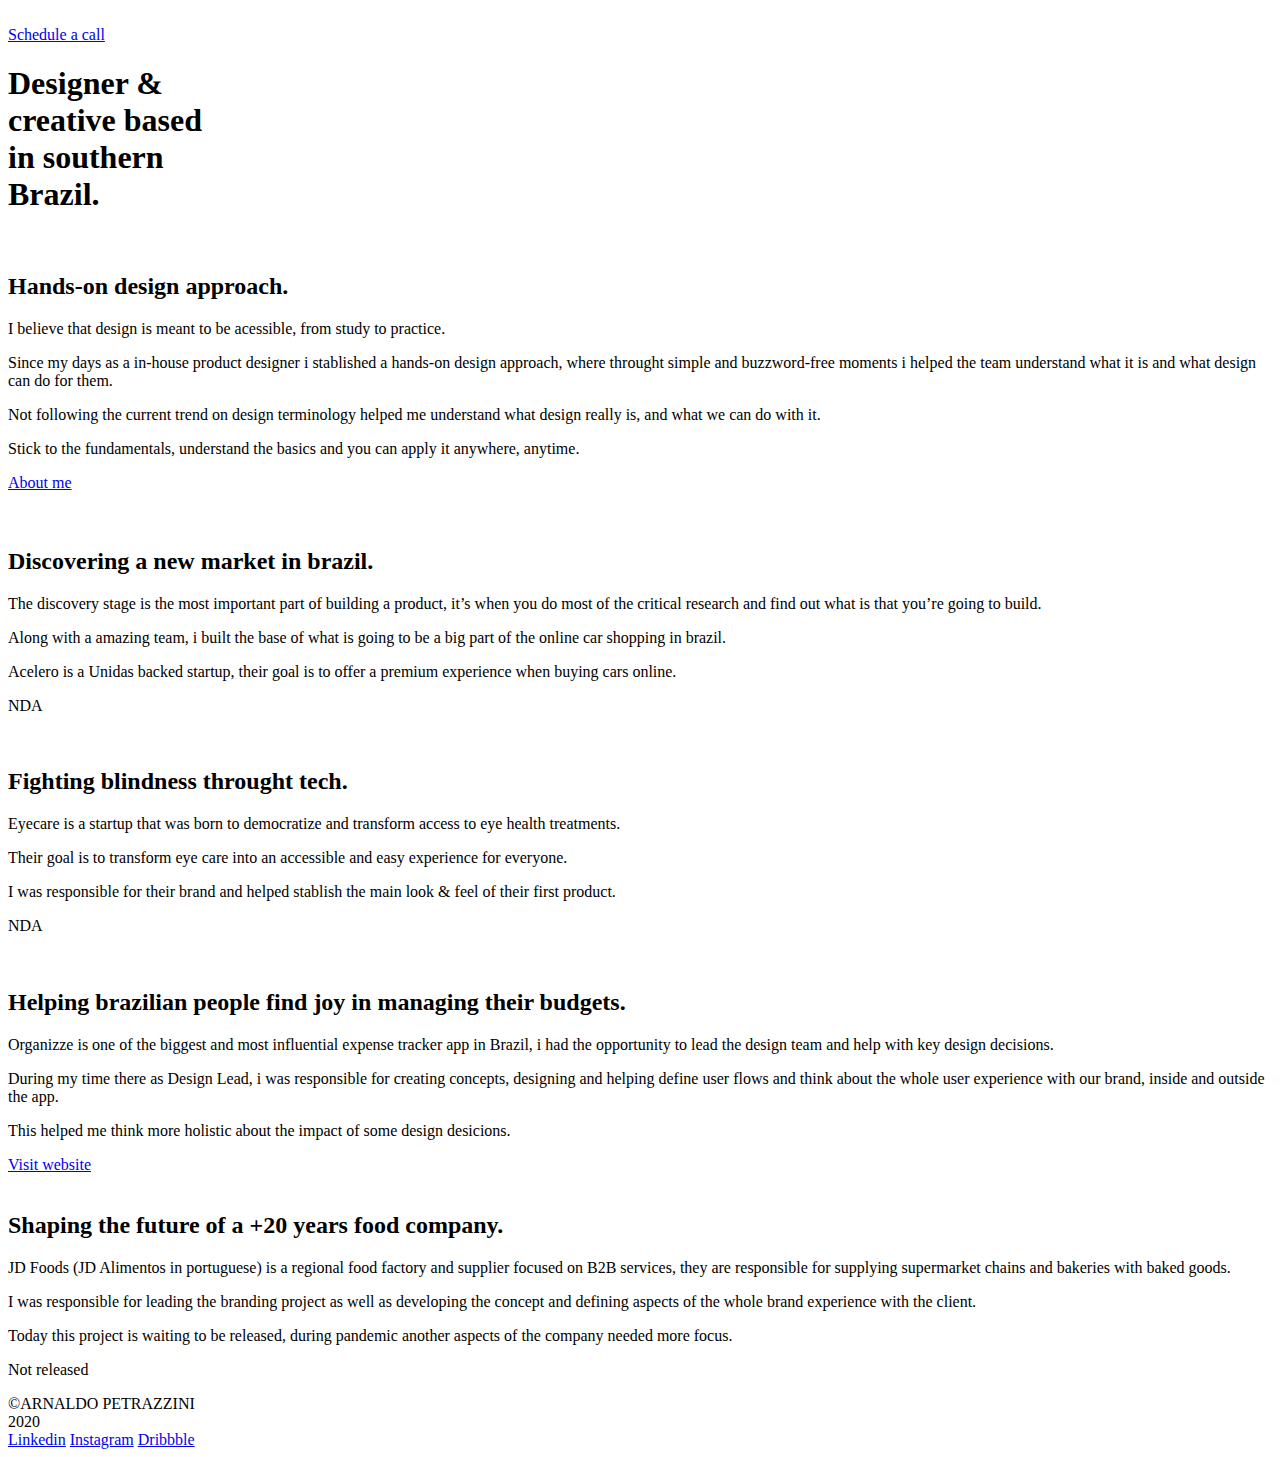
==== new/index.html @ 2b7edcdb "Update index.html" ====
<!DOCTYPE html>
<html lang="en">
  <head>
    <meta charset="UTF-8" />
    <meta name="viewport" content="width=device-width, initial-scale=1.0" />
    <title>Petrazzini - Designer & creative based in southern Brazil.</title>
    <link rel="stylesheet" href="css/main.css" />
    <link rel="stylesheet" href="https://use.typekit.net/epi2qos.css" />
  </head>
  <body>
    <section class="navbar">
      <div class="div">
        <img src="assets/icon/icon.svg" alt="" />
      </div>
      <div class="button">
        <a href="https://calendly.com/petrazzini/meeting" class="button-outline">Schedule a call</a>
      </div>
    </section>
    <section class="header">
      <div class="title">
      <h1>
        Designer & <br />
        creative based <br />
        in southern <br />
        Brazil.
      </h1>
    </div>
    </section>
    <section class="section">
      <img src="assets/img/hero-hands.png" alt="" />
      <div class="content">
        <div class="information">
        <h2>
          Hands-on design approach.
        </h2>
        <p>
          I believe that design is meant to be acessible, from study to practice.</p> 
          <p>Since my days as a in-house product designer i stablished a hands-on design approach, where throught simple and buzzword-free moments i helped the team understand what it is and what design can do for them.
        </p>
        <p>Not following the current trend on design terminology helped me understand what design really is, and what we can do with it.
        </p> 
        <p>Stick to the fundamentals, understand the basics and you can apply it anywhere, anytime.</p>
        </p>
        <a href="about.html" class="link">About me</a>
      </div>
      </div>
      <div class="boot">
        <img src="assets/img/hero-hands-boot.png" alt="">
      </div>
    </section>
    <section class="section">
      <img src="assets/img/hero-acelero.png" alt="" />
      <div class="content">
        <div class="information">
        <h2>
          Discovering a new market in brazil.
        </h2>
        <p>
          The discovery stage is the most important part of building a product, it’s when you do most of the critical research and find out what is that you’re going to build.</p> 
          <p>Along with a amazing team, i built the base of what is going to be a big part of the online car shopping in brazil. 
        </p>
        <p>Acelero is a Unidas backed startup, their goal is to offer a premium experience when buying cars online.
        </p> 
      </div>
        <div class="status">
          <p>NDA</p>
        </div>
    </section>
    <section class="section">
      <img src="assets/img/hero-eyecare.png" alt="" />
      <div class="content">
        <div class="information">
        <h2>
          Fighting blindness throught tech.
        </h2>
        <p>
          Eyecare is a startup that was born to democratize and transform access to eye health treatments.
        </p> 
          <p>
            Their goal is to transform eye care into an accessible and easy experience for everyone.

        </p>
        <p>I was responsible for their brand and helped stablish the main look & feel of their first product.
        </p> 
      </div>
      <div class="status">
        <p>NDA</p>
      </div>
      </div>
    </section>
    <section class="section">
      <img src="assets/img/hero-organizze.png" alt="" />
      <div class="content">
        <div class="information">
        <h2>
         Helping brazilian people find joy in managing their budgets.
        </h2>
        <p>
          Organizze is one of the biggest and most influential expense tracker app in Brazil, i had the opportunity to lead the design team and help with key design decisions.
        </p> 
        <p>During my time there as Design Lead, i was responsible for creating concepts, designing and helping define user flows and think about the whole user experience with our brand, inside and outside the app.</p>
        <p>This helped me think more holistic about the impact of some design desicions.</p>
      </div>
      <div class="status">
        <a href="#" class="button-outline">Visit website</a>
      </div>
      </div>
    </section>
    <section class="section">
      <img src="assets/img/hero-jd.png" alt="" />
      <div class="content">
        <div class="information">
        <h2>
         Shaping the future of a +20 years food company.
        </h2>
        <p>
          JD Foods (JD Alimentos in portuguese) is a regional food factory and supplier focused on B2B services, they are responsible for supplying supermarket chains and bakeries with baked goods.
        </p> 
        <p>I was responsible for leading the branding project as well as developing the concept and defining aspects of the whole brand experience with the client.
        </p>
        <p>Today this project is waiting to be released, during pandemic another aspects of the company needed more focus.</p>
      </div>
      <div class="status">
        <p>Not released</p>
      </div>
      </div>
    </section>
    <section class="footer">
      <div class="cc">
       ©ARNALDO PETRAZZINI
      </div>
     2020
      <div class="social">
        <a href="https://www.linkedin.com/in/petrazzini/" class="">Linkedin</a>
        <a href="https://www.instagram.com/petrazzini/" class="">Instagram</a>
        <a href="https://www.dribbble.com/petrazzini/" class="">Dribbble</a>

      </div>
    </section>
  </body>
</html>
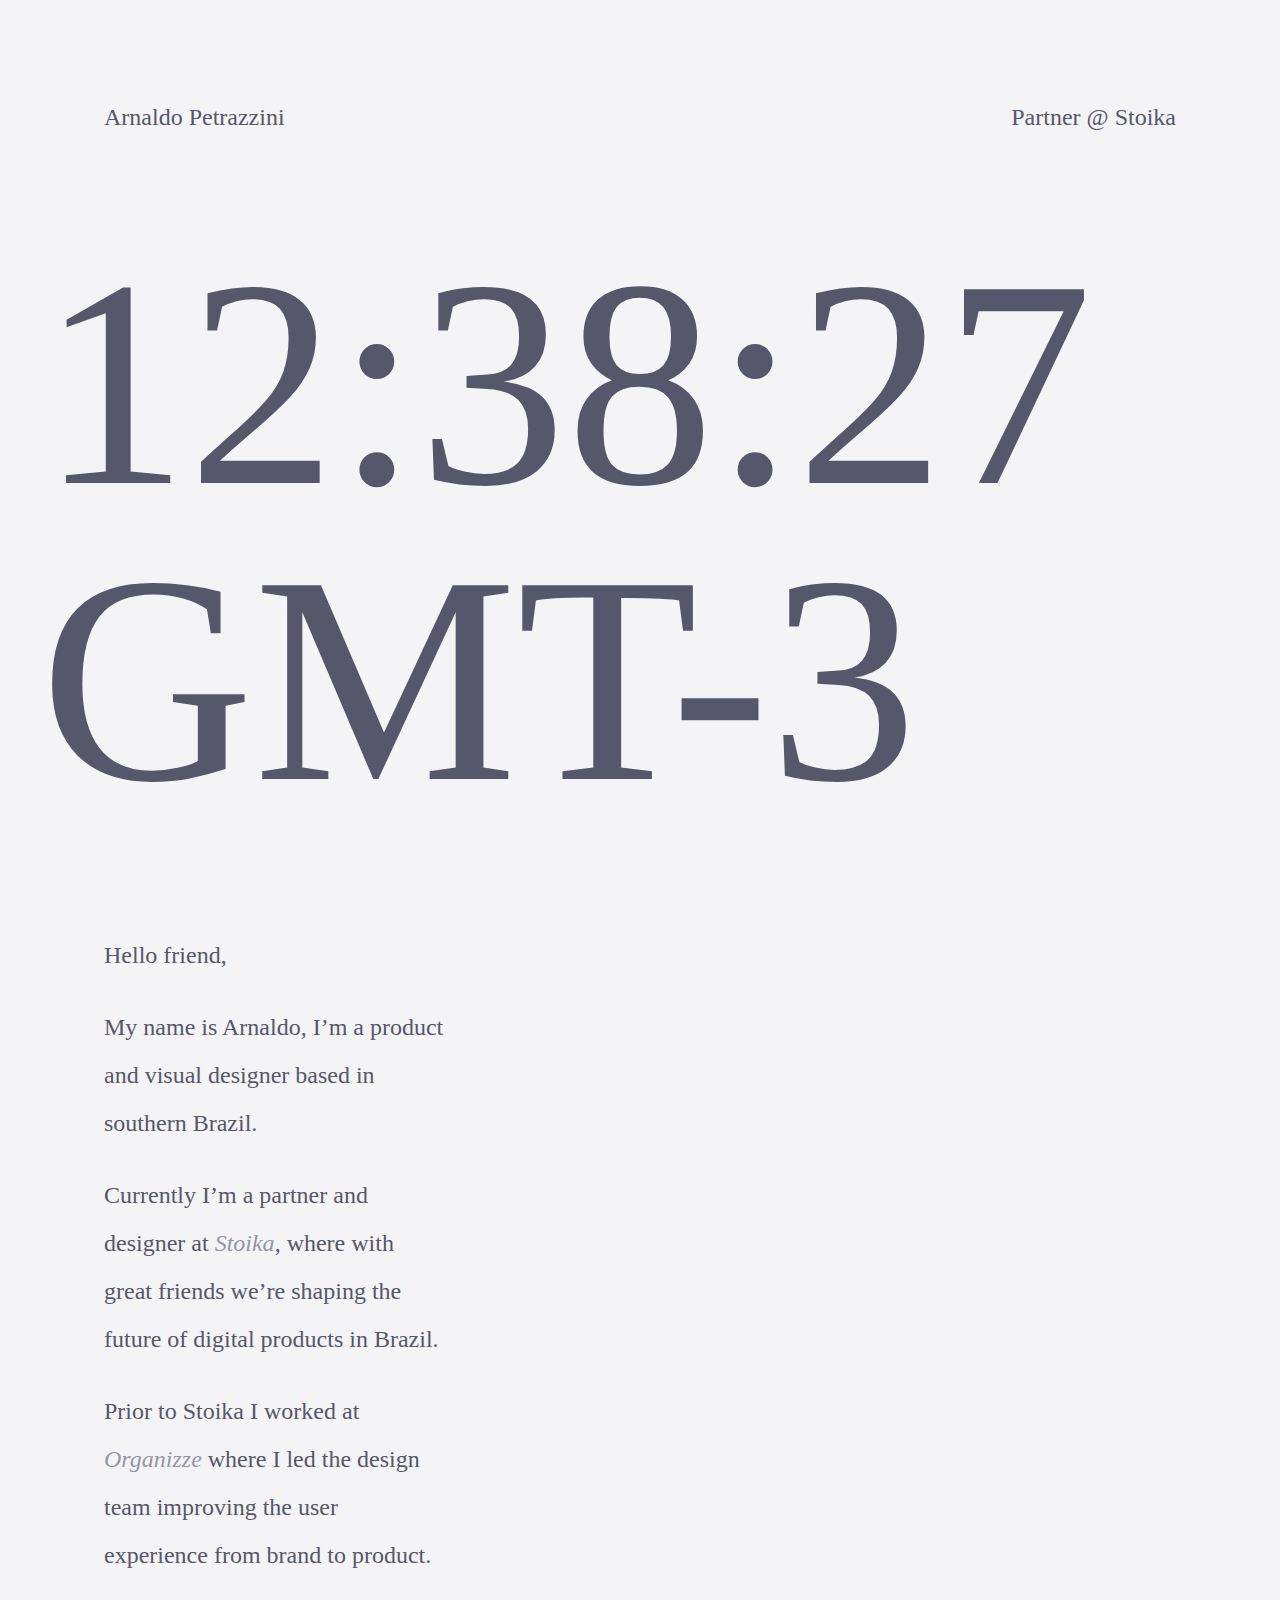
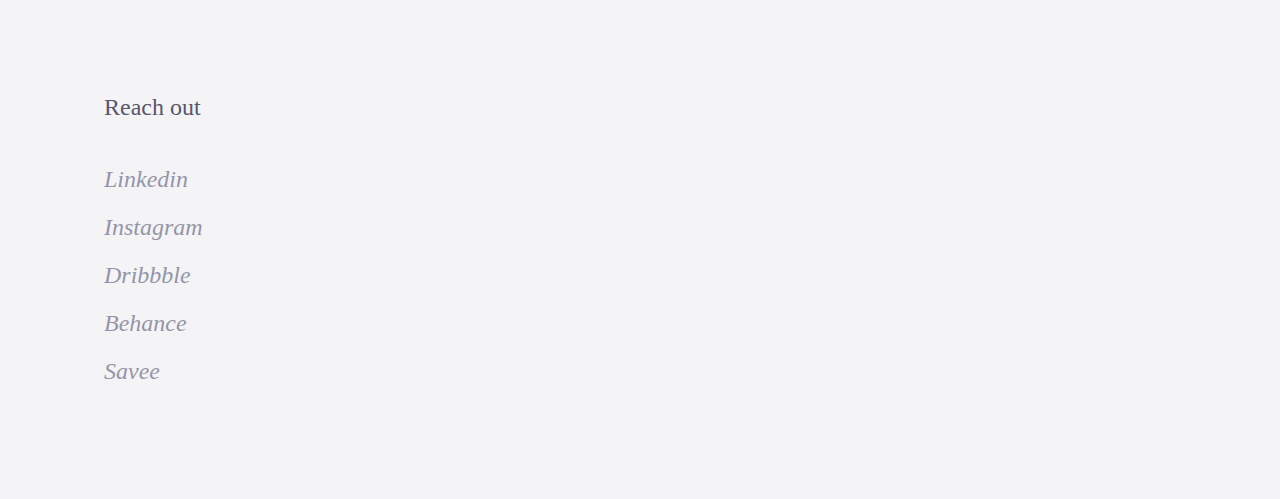
==== commit 71573e67: "new site - experiments" ====
--- a/new/index.html
+++ b/new/index.html
@@ -3,139 +3,48 @@
   <head>
     <meta charset="UTF-8" />
     <meta name="viewport" content="width=device-width, initial-scale=1.0" />
-    <title>Petrazzini - Designer & creative based in southern Brazil.</title>
-    <link rel="stylesheet" href="css/main.css" />
-    <link rel="stylesheet" href="https://use.typekit.net/epi2qos.css" />
+    <title>
+      Arnaldo Petrazzini - Designer & creative based in southern Brazil.
+    </title>
+    <link rel="stylesheet" href="style.css" />
   </head>
   <body>
-    <section class="navbar">
-      <div class="div">
-        <img src="assets/icon/icon.svg" alt="" />
+    <div class="nav">
+      <p>Arnaldo Petrazzini</p>
+      <p>Partner @ Stoika</p>
+    </div>
+    <div class="time">
+      <span id="theTime">...</span><br />
+      <p>GMT-3</p>
+    </div>
+    <div class="content">
+      <div class="bio">
+        <p>Hello friend,</p>
+        <p>
+          My name is Arnaldo, I’m a product and visual designer based in
+          southern Brazil.
+        </p>
+        <p>
+          Currently I’m a partner and designer at <a href="#">Stoika</a>, where
+          with great friends we’re shaping the future of digital products in
+          Brazil.
+        </p>
+        <p>
+          Prior to Stoika I worked at <a href="#">Organizze</a> where I led the
+          design team improving the user experience from brand to product.
+        </p>
       </div>
-      <div class="button">
-        <a href="https://calendly.com/petrazzini/meeting" class="button-outline">Schedule a call</a>
+
+      <div class="contact">
+        <p class="title">Reach out</p>
+        <a href="#" target="_blank">Linkedin</a>
+        <a href="#" target="_blank">Instagram</a>
+        <a href="#" target="_blank">Dribbble</a>
+        <a href="#" target="_blank">Behance</a>
+        <a href="#" target="_blank">Savee</a>
       </div>
-    </section>
-    <section class="header">
-      <div class="title">
-      <h1>
-        Designer & <br />
-        creative based <br />
-        in southern <br />
-        Brazil.
-      </h1>
     </div>
-    </section>
-    <section class="section">
-      <img src="assets/img/hero-hands.png" alt="" />
-      <div class="content">
-        <div class="information">
-        <h2>
-          Hands-on design approach.
-        </h2>
-        <p>
-          I believe that design is meant to be acessible, from study to practice.</p> 
-          <p>Since my days as a in-house product designer i stablished a hands-on design approach, where throught simple and buzzword-free moments i helped the team understand what it is and what design can do for them.
-        </p>
-        <p>Not following the current trend on design terminology helped me understand what design really is, and what we can do with it.
-        </p> 
-        <p>Stick to the fundamentals, understand the basics and you can apply it anywhere, anytime.</p>
-        </p>
-        <a href="about.html" class="link">About me</a>
-      </div>
-      </div>
-      <div class="boot">
-        <img src="assets/img/hero-hands-boot.png" alt="">
-      </div>
-    </section>
-    <section class="section">
-      <img src="assets/img/hero-acelero.png" alt="" />
-      <div class="content">
-        <div class="information">
-        <h2>
-          Discovering a new market in brazil.
-        </h2>
-        <p>
-          The discovery stage is the most important part of building a product, it’s when you do most of the critical research and find out what is that you’re going to build.</p> 
-          <p>Along with a amazing team, i built the base of what is going to be a big part of the online car shopping in brazil. 
-        </p>
-        <p>Acelero is a Unidas backed startup, their goal is to offer a premium experience when buying cars online.
-        </p> 
-      </div>
-        <div class="status">
-          <p>NDA</p>
-        </div>
-    </section>
-    <section class="section">
-      <img src="assets/img/hero-eyecare.png" alt="" />
-      <div class="content">
-        <div class="information">
-        <h2>
-          Fighting blindness throught tech.
-        </h2>
-        <p>
-          Eyecare is a startup that was born to democratize and transform access to eye health treatments.
-        </p> 
-          <p>
-            Their goal is to transform eye care into an accessible and easy experience for everyone.
 
-        </p>
-        <p>I was responsible for their brand and helped stablish the main look & feel of their first product.
-        </p> 
-      </div>
-      <div class="status">
-        <p>NDA</p>
-      </div>
-      </div>
-    </section>
-    <section class="section">
-      <img src="assets/img/hero-organizze.png" alt="" />
-      <div class="content">
-        <div class="information">
-        <h2>
-         Helping brazilian people find joy in managing their budgets.
-        </h2>
-        <p>
-          Organizze is one of the biggest and most influential expense tracker app in Brazil, i had the opportunity to lead the design team and help with key design decisions.
-        </p> 
-        <p>During my time there as Design Lead, i was responsible for creating concepts, designing and helping define user flows and think about the whole user experience with our brand, inside and outside the app.</p>
-        <p>This helped me think more holistic about the impact of some design desicions.</p>
-      </div>
-      <div class="status">
-        <a href="#" class="button-outline">Visit website</a>
-      </div>
-      </div>
-    </section>
-    <section class="section">
-      <img src="assets/img/hero-jd.png" alt="" />
-      <div class="content">
-        <div class="information">
-        <h2>
-         Shaping the future of a +20 years food company.
-        </h2>
-        <p>
-          JD Foods (JD Alimentos in portuguese) is a regional food factory and supplier focused on B2B services, they are responsible for supplying supermarket chains and bakeries with baked goods.
-        </p> 
-        <p>I was responsible for leading the branding project as well as developing the concept and defining aspects of the whole brand experience with the client.
-        </p>
-        <p>Today this project is waiting to be released, during pandemic another aspects of the company needed more focus.</p>
-      </div>
-      <div class="status">
-        <p>Not released</p>
-      </div>
-      </div>
-    </section>
-    <section class="footer">
-      <div class="cc">
-       ©ARNALDO PETRAZZINI
-      </div>
-     2020
-      <div class="social">
-        <a href="https://www.linkedin.com/in/petrazzini/" class="">Linkedin</a>
-        <a href="https://www.instagram.com/petrazzini/" class="">Instagram</a>
-        <a href="https://www.dribbble.com/petrazzini/" class="">Dribbble</a>
-
-      </div>
-    </section>
+    <script src="js.js"></script>
   </body>
 </html>
--- a/new/style.css
+++ b/new/style.css
@@ -0,0 +1,72 @@
+* {
+  margin: 0;
+  padding: 0;
+  outline: none;
+}
+body {
+  color: #57576b;
+  background-color: #f4f4f6;
+  overflow-x: hidden;
+}
+.nav {
+  display: flex;
+  flex-direction: row;
+  justify-content: space-between;
+  font-family: neue montreal;
+  font-size: 24px;
+  margin: 104px;
+  animation: intro 2s;
+}
+.time {
+  font-size: 296px;
+  font-family: neue machina;
+  line-height: 100%;
+  animation: intro 2s;
+  font-weight: 300;
+  width: 80%;
+  margin-left: 40px;
+}
+
+@keyframes intro {
+  0% {
+    color: #f4f4f6;
+
+    padding-top: 180px;
+  }
+  100% {
+    color: #57576b;
+
+    padding-top: 0px;
+  }
+}
+
+.content {
+  margin: 104px;
+  max-width: 340px;
+  font-family: adobe caslon pro;
+  font-size: 24px;
+  line-height: 200%;
+}
+.content p {
+  margin-bottom: 24px;
+}
+
+.title {
+  font-family: neue montreal;
+  font-size: 24px;
+}
+
+.contact {
+  margin-top: 104px;
+  display: flex;
+  flex-direction: column;
+}
+a {
+  font-style: italic;
+  text-decoration: none;
+  color: #9494a8;
+  transition: color ease 0.3s;
+}
+a:hover {
+  color: #57576b;
+}
